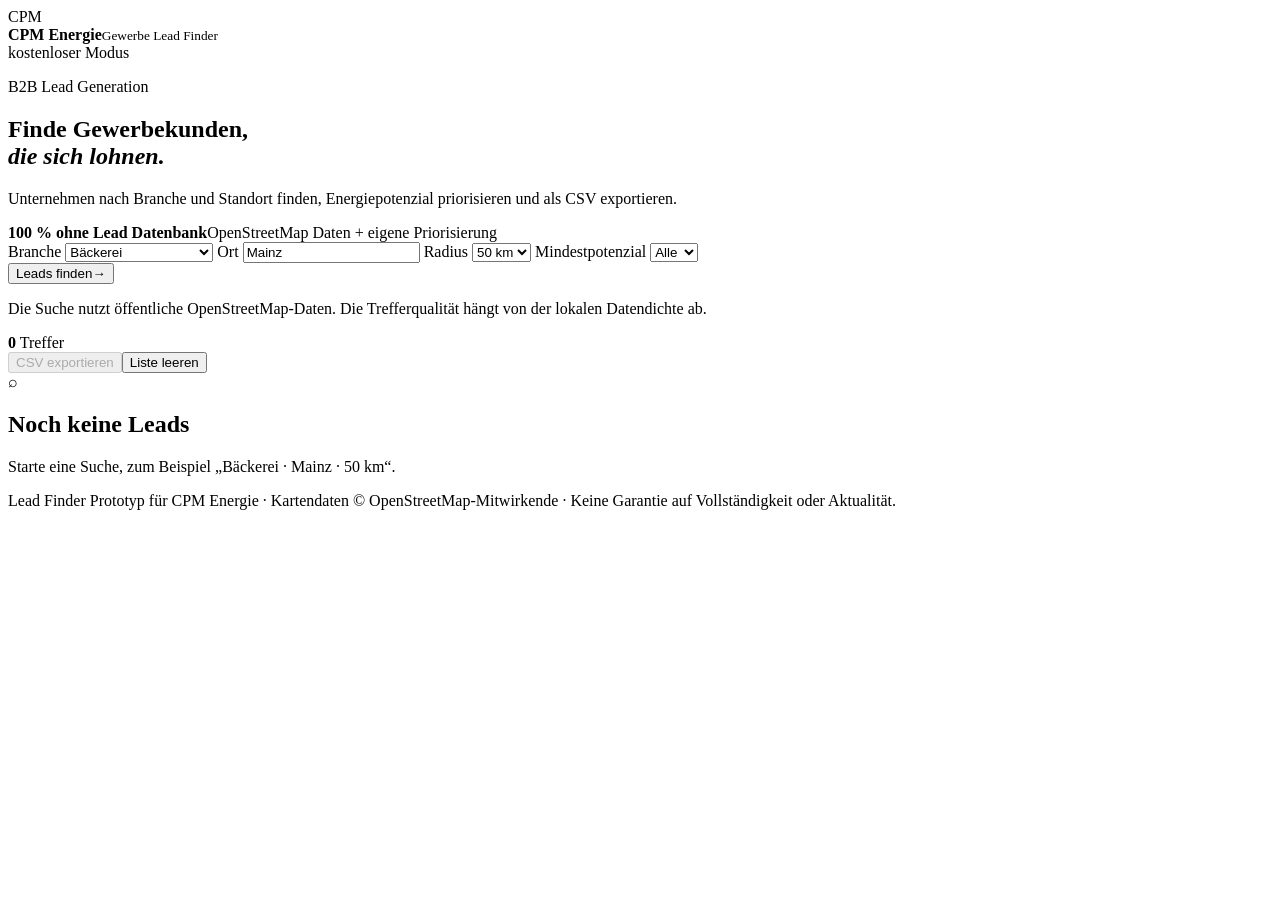
==== index.html @ 46e9e1e6 "Create CPM Lead Finder interface" ====
<!doctype html>
<html lang="de">
<head>
  <meta charset="utf-8">
  <meta name="viewport" content="width=device-width,initial-scale=1">
  <title>CPM Lead Finder</title>
  <meta name="description" content="Kostenloser Gewerbe Lead Finder für CPM Energie.">
  <link rel="stylesheet" href="styles.css">
</head>
<body>
  <div class="bg"></div>
  <main class="shell">
    <header class="topbar">
      <div class="brand"><span class="logo">CPM</span><div><strong>CPM Energie</strong><small>Gewerbe Lead Finder</small></div></div>
      <div class="status"><span></span> kostenloser Modus</div>
    </header>

    <section class="hero">
      <div>
        <p class="eyebrow">B2B Lead Generation</p>
        <h1>Finde Gewerbekunden,<br><em>die sich lohnen.</em></h1>
        <p class="sub">Unternehmen nach Branche und Standort finden, Energiepotenzial priorisieren und als CSV exportieren.</p>
      </div>
      <div class="heroCard"><b>100 % ohne Lead Datenbank</b><span>OpenStreetMap Daten + eigene Priorisierung</span></div>
    </section>

    <section class="searchCard">
      <div class="grid">
        <label>Branche
          <select id="industry">
            <option value="bakery">Bäckerei</option>
            <option value="restaurant">Gastronomie</option>
            <option value="hotel">Hotel</option>
            <option value="butcher">Metzgerei</option>
            <option value="car_repair">Werkstatt</option>
            <option value="car_dealer">Autohaus</option>
            <option value="fitness">Fitnessstudio</option>
            <option value="supermarket">Supermarkt</option>
            <option value="retail">Einzelhandel</option>
            <option value="craft">Handwerk</option>
            <option value="industrial">Produktion / Industrie</option>
            <option value="all">Alle Gewerbe</option>
          </select>
        </label>
        <label>Ort
          <input id="city" value="Mainz" placeholder="z. B. Mainz">
        </label>
        <label>Radius
          <select id="radius">
            <option value="5000">5 km</option><option value="10000">10 km</option><option value="25000">25 km</option><option value="50000" selected>50 km</option>
          </select>
        </label>
        <label>Mindestpotenzial
          <select id="minScore"><option value="0">Alle</option><option value="3">3 / 5</option><option value="4">4 / 5</option><option value="5">5 / 5</option></select>
        </label>
      </div>
      <button id="searchBtn" class="primary"><span>Leads finden</span><i>→</i></button>
      <p class="hint">Die Suche nutzt öffentliche OpenStreetMap-Daten. Die Trefferqualität hängt von der lokalen Datendichte ab.</p>
    </section>

    <section class="toolbar">
      <div><b id="count">0</b> Treffer <span id="queryLabel"></span></div>
      <div class="actions"><button id="exportBtn" disabled>CSV exportieren</button><button id="clearBtn">Liste leeren</button></div>
    </section>

    <section id="results" class="results">
      <div class="empty"><div class="emptyIcon">⌕</div><h2>Noch keine Leads</h2><p>Starte eine Suche, zum Beispiel „Bäckerei · Mainz · 50 km“.</p></div>
    </section>

    <footer>Lead Finder Prototyp für CPM Energie · Kartendaten © OpenStreetMap-Mitwirkende · Keine Garantie auf Vollständigkeit oder Aktualität.</footer>
  </main>
  <script src="app.js"></script>
</body>
</html>
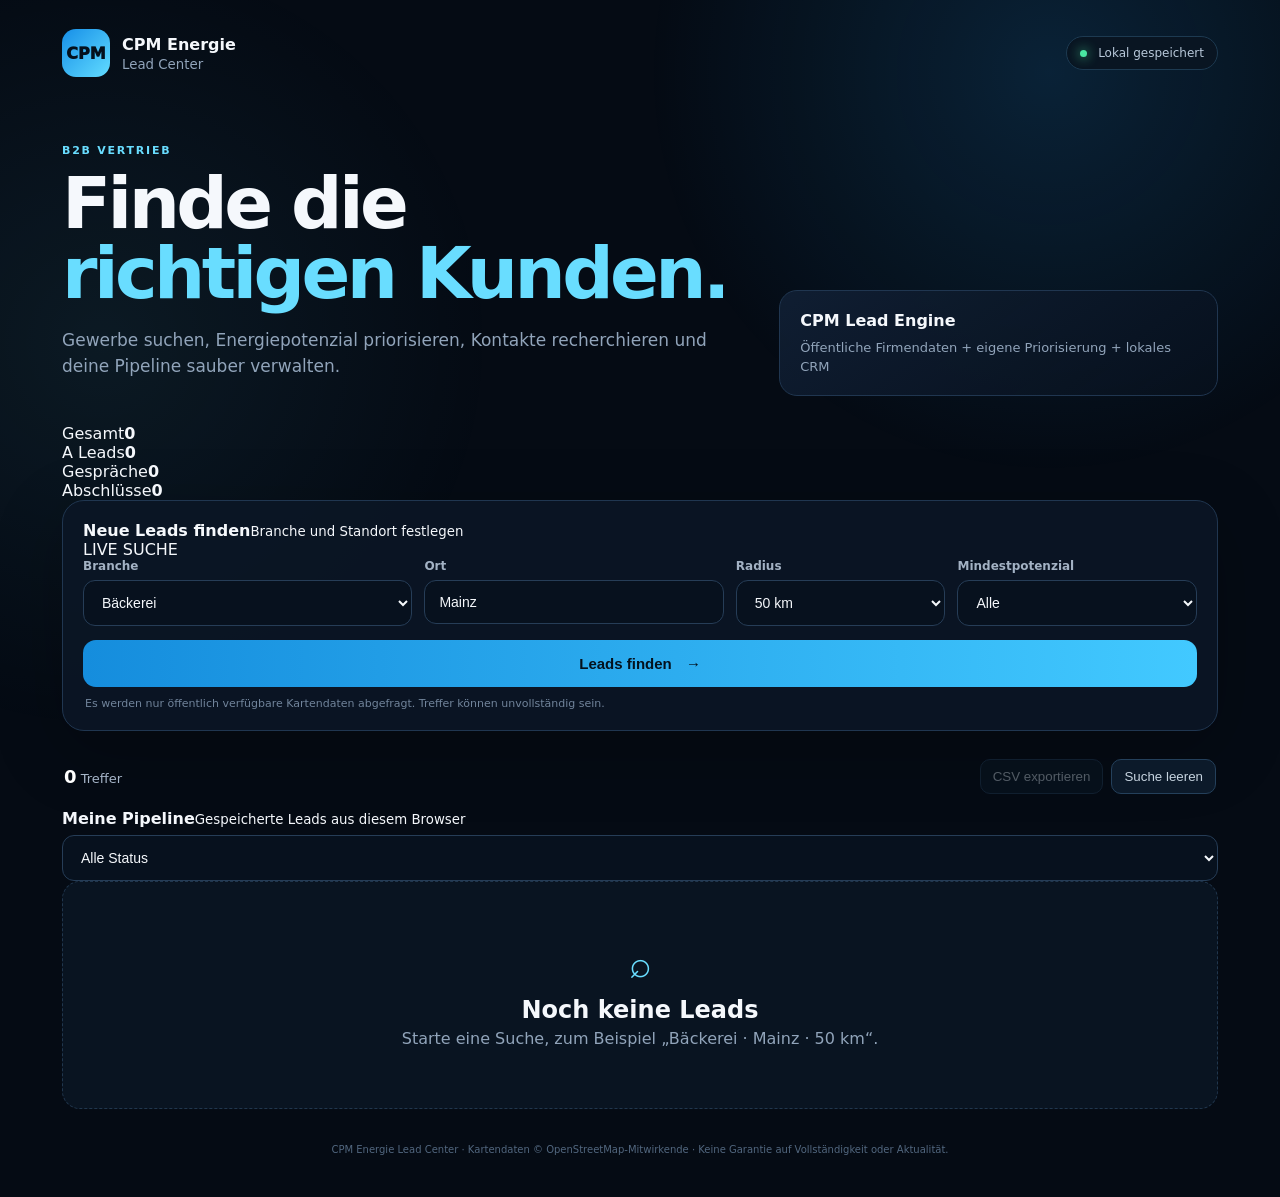
==== commit 60f1b6fd: "Upgrade Lead Center dashboard UI" ====
--- a/index.html
+++ b/index.html
@@ -1,74 +1,23 @@
 <!doctype html>
 <html lang="de">
 <head>
-  <meta charset="utf-8">
-  <meta name="viewport" content="width=device-width,initial-scale=1">
-  <title>CPM Lead Finder</title>
-  <meta name="description" content="Kostenloser Gewerbe Lead Finder für CPM Energie.">
-  <link rel="stylesheet" href="styles.css">
+<meta charset="utf-8"><meta name="viewport" content="width=device-width,initial-scale=1">
+<title>CPM Energie | Lead Center</title>
+<meta name="description" content="CPM Energie Lead Center für Gewerbekunden.">
+<link rel="stylesheet" href="styles.css">
 </head>
-<body>
-  <div class="bg"></div>
-  <main class="shell">
-    <header class="topbar">
-      <div class="brand"><span class="logo">CPM</span><div><strong>CPM Energie</strong><small>Gewerbe Lead Finder</small></div></div>
-      <div class="status"><span></span> kostenloser Modus</div>
-    </header>
-
-    <section class="hero">
-      <div>
-        <p class="eyebrow">B2B Lead Generation</p>
-        <h1>Finde Gewerbekunden,<br><em>die sich lohnen.</em></h1>
-        <p class="sub">Unternehmen nach Branche und Standort finden, Energiepotenzial priorisieren und als CSV exportieren.</p>
-      </div>
-      <div class="heroCard"><b>100 % ohne Lead Datenbank</b><span>OpenStreetMap Daten + eigene Priorisierung</span></div>
-    </section>
-
-    <section class="searchCard">
-      <div class="grid">
-        <label>Branche
-          <select id="industry">
-            <option value="bakery">Bäckerei</option>
-            <option value="restaurant">Gastronomie</option>
-            <option value="hotel">Hotel</option>
-            <option value="butcher">Metzgerei</option>
-            <option value="car_repair">Werkstatt</option>
-            <option value="car_dealer">Autohaus</option>
-            <option value="fitness">Fitnessstudio</option>
-            <option value="supermarket">Supermarkt</option>
-            <option value="retail">Einzelhandel</option>
-            <option value="craft">Handwerk</option>
-            <option value="industrial">Produktion / Industrie</option>
-            <option value="all">Alle Gewerbe</option>
-          </select>
-        </label>
-        <label>Ort
-          <input id="city" value="Mainz" placeholder="z. B. Mainz">
-        </label>
-        <label>Radius
-          <select id="radius">
-            <option value="5000">5 km</option><option value="10000">10 km</option><option value="25000">25 km</option><option value="50000" selected>50 km</option>
-          </select>
-        </label>
-        <label>Mindestpotenzial
-          <select id="minScore"><option value="0">Alle</option><option value="3">3 / 5</option><option value="4">4 / 5</option><option value="5">5 / 5</option></select>
-        </label>
-      </div>
-      <button id="searchBtn" class="primary"><span>Leads finden</span><i>→</i></button>
-      <p class="hint">Die Suche nutzt öffentliche OpenStreetMap-Daten. Die Trefferqualität hängt von der lokalen Datendichte ab.</p>
-    </section>
-
-    <section class="toolbar">
-      <div><b id="count">0</b> Treffer <span id="queryLabel"></span></div>
-      <div class="actions"><button id="exportBtn" disabled>CSV exportieren</button><button id="clearBtn">Liste leeren</button></div>
-    </section>
-
-    <section id="results" class="results">
-      <div class="empty"><div class="emptyIcon">⌕</div><h2>Noch keine Leads</h2><p>Starte eine Suche, zum Beispiel „Bäckerei · Mainz · 50 km“.</p></div>
-    </section>
-
-    <footer>Lead Finder Prototyp für CPM Energie · Kartendaten © OpenStreetMap-Mitwirkende · Keine Garantie auf Vollständigkeit oder Aktualität.</footer>
-  </main>
-  <script src="app.js"></script>
-</body>
-</html>
+<body><div class="bg"></div>
+<main class="shell">
+<header class="topbar"><div class="brand"><span class="logo">CPM</span><div><strong>CPM Energie</strong><small>Lead Center</small></div></div><div class="status"><span></span> Lokal gespeichert</div></header>
+<section class="hero"><div><p class="eyebrow">B2B Vertrieb</p><h1>Finde die<br><em>richtigen Kunden.</em></h1><p class="sub">Gewerbe suchen, Energiepotenzial priorisieren, Kontakte recherchieren und deine Pipeline sauber verwalten.</p></div><div class="heroCard"><b>CPM Lead Engine</b><span>Öffentliche Firmendaten + eigene Priorisierung + lokales CRM</span></div></section>
+<section class="stats"><div><span>Gesamt</span><b id="statTotal">0</b></div><div><span>A Leads</span><b id="statA">0</b></div><div><span>Gespräche</span><b id="statTalks">0</b></div><div><span>Abschlüsse</span><b id="statDeals">0</b></div></section>
+<section class="searchCard"><div class="sectionTitle"><div><strong>Neue Leads finden</strong><small>Branche und Standort festlegen</small></div><span class="live">LIVE SUCHE</span></div>
+<div class="grid"><label>Branche<select id="industry"><option value="bakery">Bäckerei</option><option value="restaurant">Gastronomie</option><option value="hotel">Hotel</option><option value="butcher">Metzgerei</option><option value="car_repair">Werkstatt</option><option value="car_dealer">Autohaus</option><option value="fitness">Fitnessstudio</option><option value="supermarket">Supermarkt</option><option value="retail">Einzelhandel</option><option value="craft">Handwerk</option><option value="industrial">Produktion / Industrie</option><option value="all">Alle Gewerbe</option></select></label>
+<label>Ort<input id="city" value="Mainz" placeholder="z. B. Mainz"></label>
+<label>Radius<select id="radius"><option value="5000">5 km</option><option value="10000">10 km</option><option value="25000">25 km</option><option value="50000" selected>50 km</option></select></label>
+<label>Mindestpotenzial<select id="minScore"><option value="0">Alle</option><option value="3">3 / 5</option><option value="4">4 / 5</option><option value="5">5 / 5</option></select></label></div>
+<button id="searchBtn" class="primary"><span>Leads finden</span><i>→</i></button><p class="hint">Es werden nur öffentlich verfügbare Kartendaten abgefragt. Treffer können unvollständig sein.</p></section>
+<section class="toolbar"><div><b id="count">0</b> Treffer <span id="queryLabel"></span></div><div class="actions"><button id="exportBtn" disabled>CSV exportieren</button><button id="clearBtn">Suche leeren</button></div></section>
+<section class="pipeline"><div class="sectionTitle"><div><strong>Meine Pipeline</strong><small>Gespeicherte Leads aus diesem Browser</small></div><select id="statusFilter"><option value="Alle">Alle Status</option><option>Neu</option><option>Recherche</option><option>Kontaktversuch</option><option>Gespräch</option><option>Kein Interesse</option><option>Abschluss</option></select></div><div id="results" class="results"><div class="empty"><div class="emptyIcon">⌕</div><h2>Noch keine Leads</h2><p>Starte eine Suche, zum Beispiel „Bäckerei · Mainz · 50 km“.</p></div></div></section>
+<footer>CPM Energie Lead Center · Kartendaten © OpenStreetMap-Mitwirkende · Keine Garantie auf Vollständigkeit oder Aktualität.</footer>
+</main><script src="app.js"></script></body></html>
--- a/styles.css
+++ b/styles.css
@@ -0,0 +1 @@
+:root{--bg:#050b14;--panel:#0b1625;--panel2:#101f33;--line:#203650;--text:#f5f8fc;--muted:#91a4ba;--blue:#24a8ff;--cyan:#69ddff;--green:#49e6a2}*{box-sizing:border-box}body{margin:0;background:var(--bg);color:var(--text);font-family:Inter,ui-sans-serif,system-ui,-apple-system,BlinkMacSystemFont,"Segoe UI",sans-serif;min-height:100vh}.bg{position:fixed;inset:0;pointer-events:none;background:radial-gradient(circle at 82% 8%,rgba(36,168,255,.15),transparent 30%),radial-gradient(circle at 8% 38%,rgba(105,221,255,.07),transparent 30%)}.shell{position:relative;max-width:1200px;margin:auto;padding:24px 22px 42px}.topbar{display:flex;justify-content:space-between;align-items:center;padding:5px 0 22px}.brand{display:flex;gap:12px;align-items:center}.logo{display:grid;place-items:center;width:48px;height:48px;border-radius:14px;background:linear-gradient(135deg,#168fe8,#62dcff);color:#04101c;font-weight:950}.brand strong{display:block}.brand small{display:block;color:var(--muted);margin-top:3px}.status{border:1px solid #1d3a51;background:#091522;border-radius:999px;padding:9px 13px;color:#b8c8da;font-size:12px}.status span{display:inline-block;width:7px;height:7px;border-radius:50%;background:var(--green);margin-right:7px;box-shadow:0 0 12px var(--green)}.hero{display:flex;justify-content:space-between;gap:30px;align-items:end;padding:34px 0 28px}.eyebrow{color:var(--cyan);text-transform:uppercase;letter-spacing:.16em;font-size:11px;font-weight:850}.hero h1{font-size:clamp(42px,6vw,72px);line-height:.97;letter-spacing:-.05em;margin:12px 0 18px}.hero h1 em{font-style:normal;color:var(--cyan)}.sub{max-width:700px;color:var(--muted);font-size:17px;line-height:1.55}.heroCard{min-width:270px;padding:20px;border:1px solid var(--line);background:linear-gradient(145deg,rgba(16,31,51,.96),rgba(7,16,29,.92));border-radius:18px}.heroCard b{display:block;margin-bottom:7px}.heroCard span{color:var(--muted);font-size:13px}.searchCard{background:rgba(11,22,37,.92);border:1px solid var(--line);border-radius:22px;padding:20px;box-shadow:0 20px 70px rgba(0,0,0,.24)}.grid{display:grid;grid-template-columns:1.1fr 1fr .7fr .8fr;gap:12px}label{font-size:12px;color:#a3b2c4;font-weight:750}input,select{display:block;width:100%;margin-top:7px;background:#07111e;border:1px solid #263d57;color:var(--text);padding:13px 14px;border-radius:12px;font-size:14px;outline:none}input:focus,select:focus{border-color:#319bd4;box-shadow:0 0 0 3px rgba(36,168,255,.1)}.primary{margin-top:14px;width:100%;border:0;border-radius:13px;padding:15px 18px;background:linear-gradient(90deg,#158ddd,#42c9ff);color:#04111d;font-size:15px;font-weight:900;display:flex;justify-content:center;gap:14px;cursor:pointer}.primary:disabled{opacity:.6}.hint{color:#71849b;font-size:11px;margin:10px 2px 0}.toolbar{display:flex;justify-content:space-between;align-items:center;padding:28px 2px 15px;color:#a7b6c9;font-size:13px}.toolbar b{color:#fff;font-size:18px}.actions{display:flex;gap:8px}.actions button,.crm button{background:#0c1a2a;color:#c6d3df;border:1px solid #24405b;border-radius:10px;padding:9px 12px;cursor:pointer}.actions button:disabled{opacity:.4}.results{display:grid;gap:10px}.lead{display:grid;grid-template-columns:1fr auto;gap:18px;padding:18px;background:#091522;border:1px solid #1a3149;border-radius:17px}.leadTitle{display:flex;align-items:center;gap:9px;font-weight:850;font-size:16px}.badge{font-size:10px;padding:4px 7px;border-radius:999px;background:#112d40;color:#79ddff;border:1px solid #205672}.meta{display:flex;flex-wrap:wrap;gap:10px;color:#8296ac;font-size:12px;margin-top:8px}.links{display:flex;flex-wrap:wrap;gap:7px;margin-top:11px}.links a{font-size:11px;color:#92defe;text-decoration:none;background:#0d2032;border:1px solid #1d3b55;border-radius:8px;padding:7px 9px}.crm{display:grid;grid-template-columns:150px 1fr 1.3fr auto;gap:7px;margin-top:12px}.crm input,.crm select{margin:0;padding:9px 10px;font-size:12px}.crm button{font-size:11px}.score{text-align:right;min-width:105px}.flames{letter-spacing:1px;font-size:16px}.score strong{display:block;margin-top:5px;font-size:12px;color:#c5d3e2}.empty{text-align:center;border:1px dashed #20364d;border-radius:18px;padding:60px 20px;background:#091421}.emptyIcon{font-size:38px;color:var(--cyan)}.empty h2{margin:10px 0 5px}.empty p{margin:0;color:var(--muted)}footer{text-align:center;color:#52677f;font-size:10px;margin-top:35px}@media(max-width:850px){.hero{display:block}.heroCard{margin-top:25px}.grid{grid-template-columns:1fr 1fr}.lead{grid-template-columns:1fr}.score{text-align:left}.crm{grid-template-columns:1fr 1fr}.toolbar{align-items:flex-start;gap:15px;flex-direction:column}}@media(max-width:520px){.shell{padding:18px 14px 32px}.grid{grid-template-columns:1fr}.hero h1{font-size:43px}.crm{grid-template-columns:1fr}.actions{width:100%}.actions button{flex:1}.topbar{padding-bottom:10px}.status{display:none}}
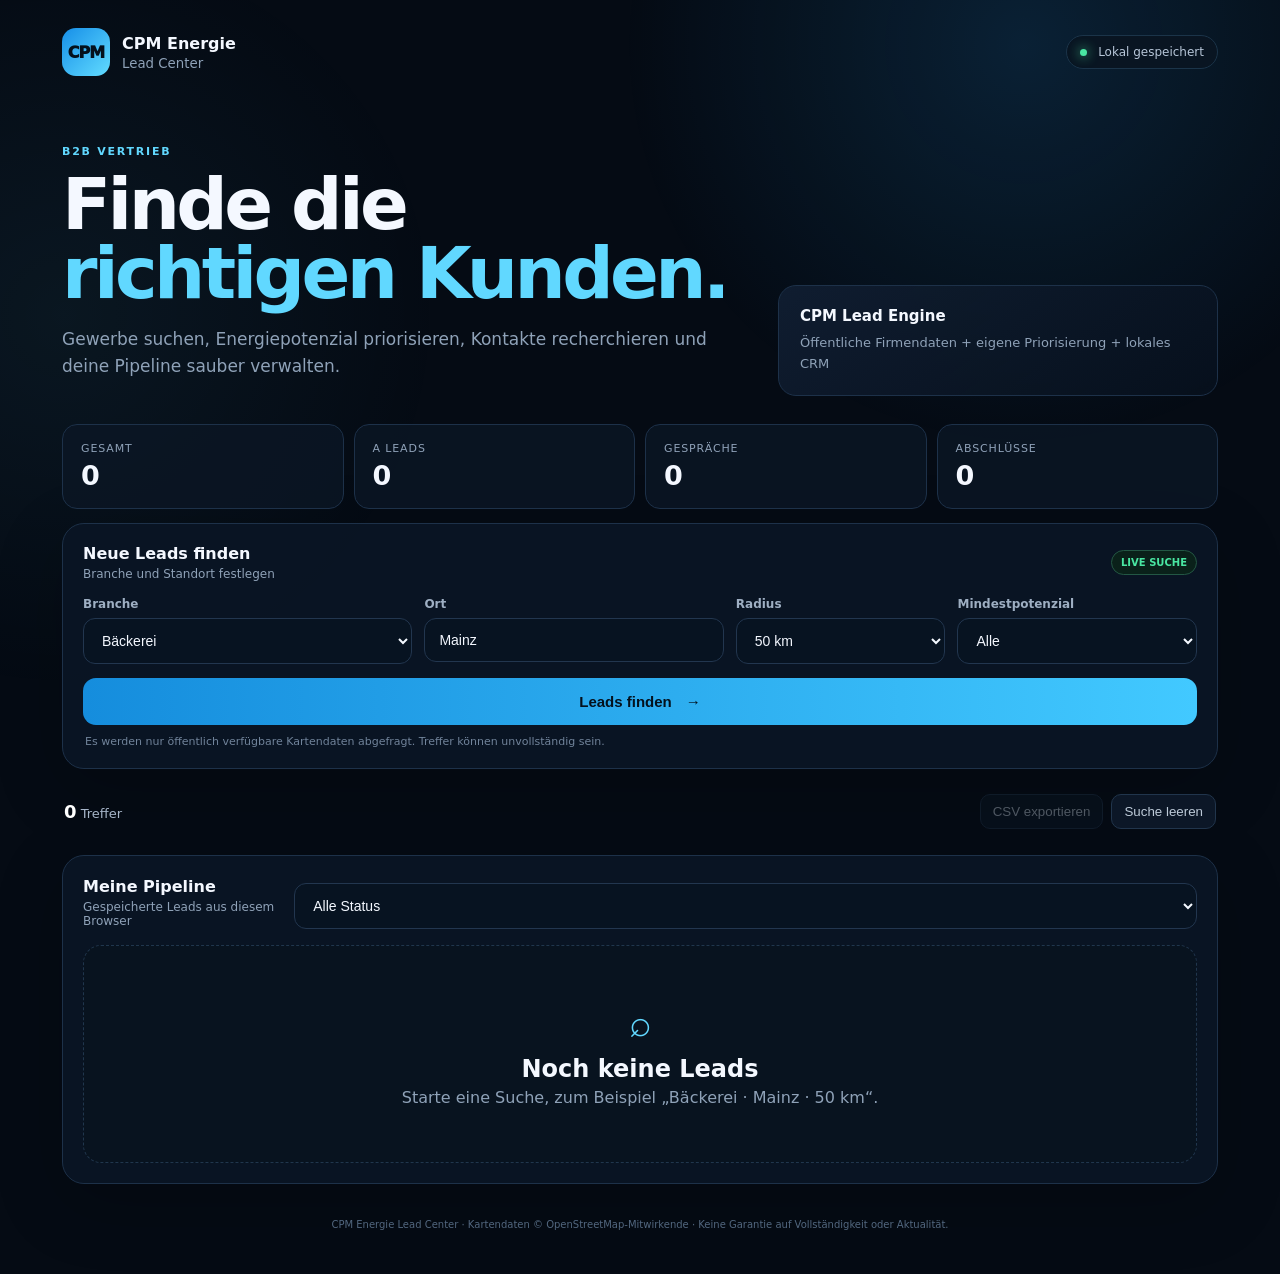
==== commit c0c69ae5: "Connect CPM pipeline dashboard" ====
--- a/index.html
+++ b/index.html
@@ -20,4 +20,4 @@
 <section class="toolbar"><div><b id="count">0</b> Treffer <span id="queryLabel"></span></div><div class="actions"><button id="exportBtn" disabled>CSV exportieren</button><button id="clearBtn">Suche leeren</button></div></section>
 <section class="pipeline"><div class="sectionTitle"><div><strong>Meine Pipeline</strong><small>Gespeicherte Leads aus diesem Browser</small></div><select id="statusFilter"><option value="Alle">Alle Status</option><option>Neu</option><option>Recherche</option><option>Kontaktversuch</option><option>Gespräch</option><option>Kein Interesse</option><option>Abschluss</option></select></div><div id="results" class="results"><div class="empty"><div class="emptyIcon">⌕</div><h2>Noch keine Leads</h2><p>Starte eine Suche, zum Beispiel „Bäckerei · Mainz · 50 km“.</p></div></div></section>
 <footer>CPM Energie Lead Center · Kartendaten © OpenStreetMap-Mitwirkende · Keine Garantie auf Vollständigkeit oder Aktualität.</footer>
-</main><script src="app.js"></script></body></html>+</main><script src="app.js"></script><script src="dashboard.js"></script></body></html>
--- a/styles.css
+++ b/styles.css
@@ -1 +1 @@
-:root{--bg:#050b14;--panel:#0b1625;--panel2:#101f33;--line:#203650;--text:#f5f8fc;--muted:#91a4ba;--blue:#24a8ff;--cyan:#69ddff;--green:#49e6a2}*{box-sizing:border-box}body{margin:0;background:var(--bg);color:var(--text);font-family:Inter,ui-sans-serif,system-ui,-apple-system,BlinkMacSystemFont,"Segoe UI",sans-serif;min-height:100vh}.bg{position:fixed;inset:0;pointer-events:none;background:radial-gradient(circle at 82% 8%,rgba(36,168,255,.15),transparent 30%),radial-gradient(circle at 8% 38%,rgba(105,221,255,.07),transparent 30%)}.shell{position:relative;max-width:1200px;margin:auto;padding:24px 22px 42px}.topbar{display:flex;justify-content:space-between;align-items:center;padding:5px 0 22px}.brand{display:flex;gap:12px;align-items:center}.logo{display:grid;place-items:center;width:48px;height:48px;border-radius:14px;background:linear-gradient(135deg,#168fe8,#62dcff);color:#04101c;font-weight:950}.brand strong{display:block}.brand small{display:block;color:var(--muted);margin-top:3px}.status{border:1px solid #1d3a51;background:#091522;border-radius:999px;padding:9px 13px;color:#b8c8da;font-size:12px}.status span{display:inline-block;width:7px;height:7px;border-radius:50%;background:var(--green);margin-right:7px;box-shadow:0 0 12px var(--green)}.hero{display:flex;justify-content:space-between;gap:30px;align-items:end;padding:34px 0 28px}.eyebrow{color:var(--cyan);text-transform:uppercase;letter-spacing:.16em;font-size:11px;font-weight:850}.hero h1{font-size:clamp(42px,6vw,72px);line-height:.97;letter-spacing:-.05em;margin:12px 0 18px}.hero h1 em{font-style:normal;color:var(--cyan)}.sub{max-width:700px;color:var(--muted);font-size:17px;line-height:1.55}.heroCard{min-width:270px;padding:20px;border:1px solid var(--line);background:linear-gradient(145deg,rgba(16,31,51,.96),rgba(7,16,29,.92));border-radius:18px}.heroCard b{display:block;margin-bottom:7px}.heroCard span{color:var(--muted);font-size:13px}.searchCard{background:rgba(11,22,37,.92);border:1px solid var(--line);border-radius:22px;padding:20px;box-shadow:0 20px 70px rgba(0,0,0,.24)}.grid{display:grid;grid-template-columns:1.1fr 1fr .7fr .8fr;gap:12px}label{font-size:12px;color:#a3b2c4;font-weight:750}input,select{display:block;width:100%;margin-top:7px;background:#07111e;border:1px solid #263d57;color:var(--text);padding:13px 14px;border-radius:12px;font-size:14px;outline:none}input:focus,select:focus{border-color:#319bd4;box-shadow:0 0 0 3px rgba(36,168,255,.1)}.primary{margin-top:14px;width:100%;border:0;border-radius:13px;padding:15px 18px;background:linear-gradient(90deg,#158ddd,#42c9ff);color:#04111d;font-size:15px;font-weight:900;display:flex;justify-content:center;gap:14px;cursor:pointer}.primary:disabled{opacity:.6}.hint{color:#71849b;font-size:11px;margin:10px 2px 0}.toolbar{display:flex;justify-content:space-between;align-items:center;padding:28px 2px 15px;color:#a7b6c9;font-size:13px}.toolbar b{color:#fff;font-size:18px}.actions{display:flex;gap:8px}.actions button,.crm button{background:#0c1a2a;color:#c6d3df;border:1px solid #24405b;border-radius:10px;padding:9px 12px;cursor:pointer}.actions button:disabled{opacity:.4}.results{display:grid;gap:10px}.lead{display:grid;grid-template-columns:1fr auto;gap:18px;padding:18px;background:#091522;border:1px solid #1a3149;border-radius:17px}.leadTitle{display:flex;align-items:center;gap:9px;font-weight:850;font-size:16px}.badge{font-size:10px;padding:4px 7px;border-radius:999px;background:#112d40;color:#79ddff;border:1px solid #205672}.meta{display:flex;flex-wrap:wrap;gap:10px;color:#8296ac;font-size:12px;margin-top:8px}.links{display:flex;flex-wrap:wrap;gap:7px;margin-top:11px}.links a{font-size:11px;color:#92defe;text-decoration:none;background:#0d2032;border:1px solid #1d3b55;border-radius:8px;padding:7px 9px}.crm{display:grid;grid-template-columns:150px 1fr 1.3fr auto;gap:7px;margin-top:12px}.crm input,.crm select{margin:0;padding:9px 10px;font-size:12px}.crm button{font-size:11px}.score{text-align:right;min-width:105px}.flames{letter-spacing:1px;font-size:16px}.score strong{display:block;margin-top:5px;font-size:12px;color:#c5d3e2}.empty{text-align:center;border:1px dashed #20364d;border-radius:18px;padding:60px 20px;background:#091421}.emptyIcon{font-size:38px;color:var(--cyan)}.empty h2{margin:10px 0 5px}.empty p{margin:0;color:var(--muted)}footer{text-align:center;color:#52677f;font-size:10px;margin-top:35px}@media(max-width:850px){.hero{display:block}.heroCard{margin-top:25px}.grid{grid-template-columns:1fr 1fr}.lead{grid-template-columns:1fr}.score{text-align:left}.crm{grid-template-columns:1fr 1fr}.toolbar{align-items:flex-start;gap:15px;flex-direction:column}}@media(max-width:520px){.shell{padding:18px 14px 32px}.grid{grid-template-columns:1fr}.hero h1{font-size:43px}.crm{grid-template-columns:1fr}.actions{width:100%}.actions button{flex:1}.topbar{padding-bottom:10px}.status{display:none}}+:root{--bg:#050b14;--panel:#0b1625;--panel2:#0f1d2e;--line:#1d3149;--text:#f4f8ff;--muted:#8fa2b8;--blue:#27a8ff;--cyan:#61d8ff;--green:#49e6a2;--danger:#ff7d7d}*{box-sizing:border-box}html{scroll-behavior:smooth}body{margin:0;background:var(--bg);color:var(--text);font-family:Inter,ui-sans-serif,system-ui,-apple-system,BlinkMacSystemFont,"Segoe UI",sans-serif;min-height:100vh}.bg{position:fixed;inset:0;pointer-events:none;background:radial-gradient(circle at 80% 5%,rgba(39,168,255,.14),transparent 30%),radial-gradient(circle at 5% 35%,rgba(97,216,255,.06),transparent 28%)}.shell{position:relative;max-width:1200px;margin:auto;padding:24px 22px 44px}.topbar{display:flex;justify-content:space-between;align-items:center;padding:4px 0 20px}.brand{display:flex;gap:12px;align-items:center}.logo{display:grid;place-items:center;width:48px;height:48px;border-radius:14px;background:linear-gradient(135deg,#168fe8,#62dcff);color:#04101c;font-weight:950;letter-spacing:-1px}.brand strong{display:block;font-size:16px}.brand small{display:block;color:var(--muted);margin-top:3px}.status{border:1px solid #1b3449;background:#091522;border-radius:999px;padding:9px 13px;color:#b7c6d8;font-size:12px}.status span{display:inline-block;width:7px;height:7px;border-radius:50%;background:var(--green);margin-right:7px;box-shadow:0 0 12px var(--green)}.hero{display:flex;justify-content:space-between;gap:30px;align-items:end;padding:38px 0 28px}.eyebrow{color:var(--cyan);text-transform:uppercase;letter-spacing:.16em;font-size:11px;font-weight:850}.hero h1{font-size:clamp(44px,6vw,72px);line-height:.96;letter-spacing:-.05em;margin:12px 0 18px}.hero h1 em{font-style:normal;color:var(--cyan)}.sub{max-width:700px;color:var(--muted);font-size:17px;line-height:1.55}.heroCard{min-width:270px;padding:21px;border:1px solid var(--line);background:linear-gradient(145deg,rgba(16,30,49,.96),rgba(7,16,29,.9));border-radius:18px}.heroCard b{display:block;font-size:15px;margin-bottom:7px}.heroCard span{color:var(--muted);font-size:13px;line-height:1.45}.stats{display:grid;grid-template-columns:repeat(4,1fr);gap:10px;margin-bottom:14px}.stats>div{padding:17px 18px;border:1px solid var(--line);background:rgba(11,22,37,.82);border-radius:15px}.stats span{display:block;color:var(--muted);font-size:11px;text-transform:uppercase;letter-spacing:.08em}.stats b{display:block;font-size:27px;margin-top:5px}.searchCard,.pipeline{background:rgba(11,22,37,.9);border:1px solid var(--line);border-radius:22px;padding:20px;box-shadow:0 20px 70px rgba(0,0,0,.2)}.pipeline{margin-top:14px}.sectionTitle{display:flex;justify-content:space-between;align-items:center;gap:15px;margin-bottom:16px}.sectionTitle strong{display:block;font-size:16px}.sectionTitle small{display:block;color:var(--muted);font-size:12px;margin-top:4px}.live{font-size:10px;font-weight:850;color:var(--green);border:1px solid #235744;background:#0a211a;padding:6px 9px;border-radius:999px}.grid{display:grid;grid-template-columns:1.1fr 1fr .7fr .8fr;gap:12px}label{font-size:12px;color:#9eafc3;font-weight:750}input,select{display:block;width:100%;margin-top:7px;background:#071321;border:1px solid #22364f;color:var(--text);padding:13px 14px;border-radius:12px;font-size:14px;outline:none}input:focus,select:focus{border-color:#318fc5;box-shadow:0 0 0 3px rgba(39,168,255,.1)}.primary{margin-top:14px;width:100%;border:0;border-radius:13px;padding:15px 18px;background:linear-gradient(90deg,#158ddd,#42c9ff);color:#04111d;font-size:15px;font-weight:900;display:flex;justify-content:center;gap:14px;cursor:pointer}.primary:disabled{opacity:.6;cursor:wait}.primary i{font-style:normal}.hint{color:#71849b;font-size:11px;margin:10px 2px 0}.toolbar{display:flex;justify-content:space-between;align-items:center;padding:25px 2px 12px;color:#a7b6c9;font-size:13px}.toolbar b{color:#fff;font-size:18px}.actions{display:flex;gap:8px}.actions button,.saveLead{background:#0c1727;color:#bdcad8;border:1px solid #21354c;border-radius:10px;padding:9px 12px;cursor:pointer}.actions button:disabled{opacity:.4;cursor:not-allowed}.results{display:grid;gap:10px}.lead{display:grid;grid-template-columns:1fr auto;gap:16px;padding:18px;background:#091522;border:1px solid #182c43;border-radius:16px;transition:.15s}.lead:hover{border-color:#2b4b69;transform:translateY(-1px)}.leadMain{min-width:0}.leadTitle{display:flex;align-items:center;gap:9px;font-weight:850;font-size:16px;flex-wrap:wrap}.badge{font-size:10px;padding:4px 7px;border-radius:999px;background:#122c3e;color:#74d9ff;border:1px solid #1d536e}.meta{display:flex;flex-wrap:wrap;gap:10px;color:#8295aa;font-size:12px;margin-top:8px}.links{display:flex;gap:8px;flex-wrap:wrap;margin-top:11px}.links a{font-size:11px;color:#8fdcff;text-decoration:none;background:#0e2032;border:1px solid #1c3a52;border-radius:8px;padding:7px 9px}.crm{display:grid;grid-template-columns:145px 1fr 1fr auto;gap:8px;margin-top:12px}.crm input,.crm select{margin-top:0;padding:10px 11px;font-size:12px}.crm .saveLead{font-size:11px}.score{text-align:right;min-width:115px}.flames{letter-spacing:1px;font-size:16px}.score strong{display:block;margin-top:5px;font-size:12px;color:#c5d3e2}.empty{text-align:center;border:1px dashed #20364d;border-radius:18px;padding:55px 20px;background:#08131f}.emptyIcon{font-size:38px;color:var(--cyan)}.empty h2{margin:10px 0 5px}.empty p{margin:0;color:var(--muted)}footer{text-align:center;color:#52677f;font-size:10px;margin-top:35px}@media(max-width:900px){.hero{display:block}.heroCard{margin-top:25px}.grid{grid-template-columns:1fr 1fr}.crm{grid-template-columns:1fr 1fr}.lead{grid-template-columns:1fr}.score{text-align:left}}@media(max-width:560px){.shell{padding:18px 14px 32px}.grid,.stats{grid-template-columns:1fr}.hero h1{font-size:44px}.actions{width:100%}.actions button{flex:1}.topbar{padding-bottom:10px}.status{display:none}.toolbar{align-items:flex-start;gap:12px;flex-direction:column}.crm{grid-template-columns:1fr}.score{text-align:left}}
